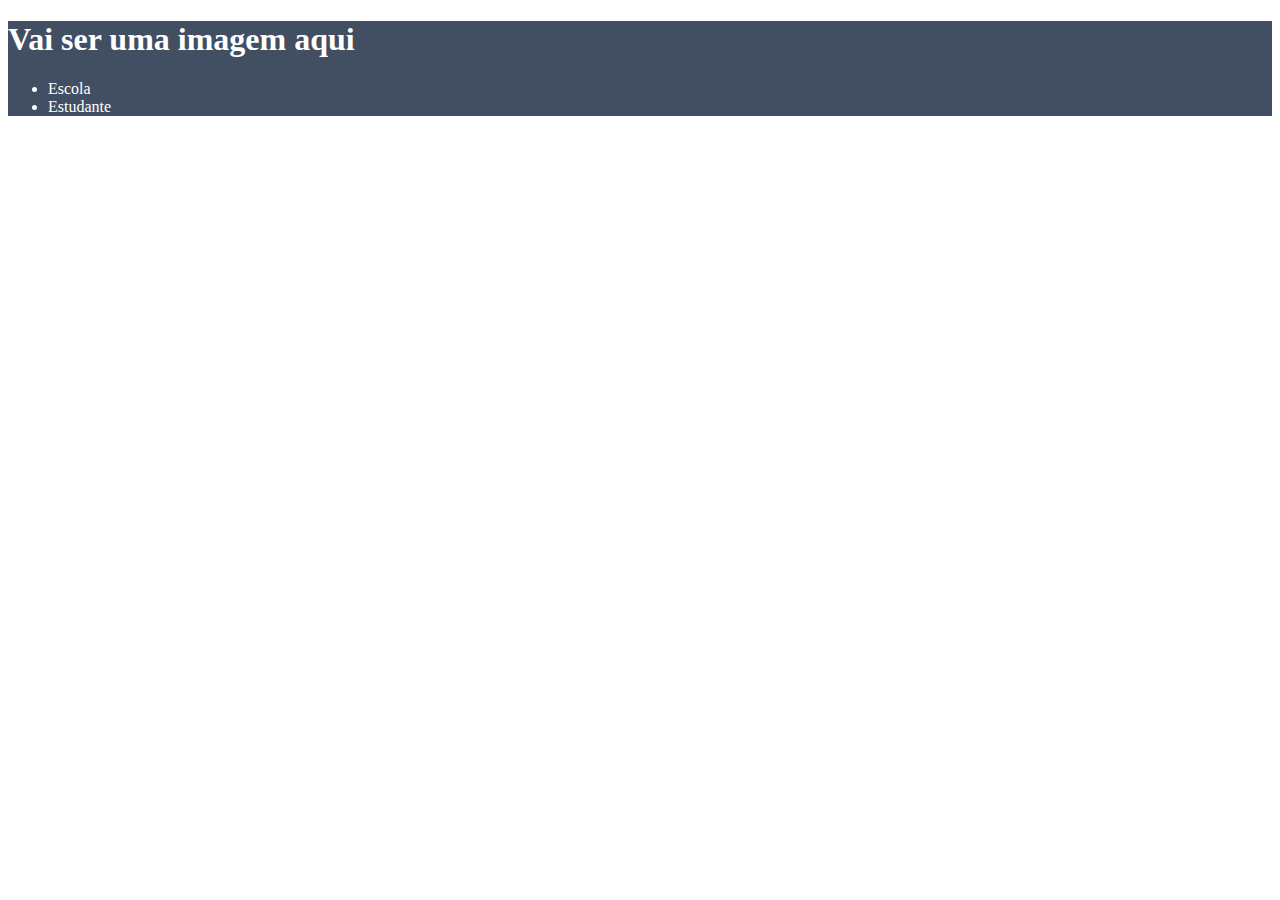
==== index.html @ 46dbd81d "iniciei o hader" ====
<!DOCTYPE html>
<html lang="en">
<head>
    <meta charset="UTF-8">
    <meta http-equiv="X-UA-Compatible" content="IE=edge">
    <meta name="viewport" content="width=device-width, initial-scale=1.0">
    <title>Document</title>
    <link rel="stylesheet" href="style.css">
</head>
<body>
    <header>
        <h1>Vai ser uma imagem aqui</h1>
        <ul>
            <li>Escola</li>
            <li>Estudante</li>
        </ul>
    </header>
    
</body>
</html>
---- style.css ----
header{
    background-color: #424e61;
    color:white
}
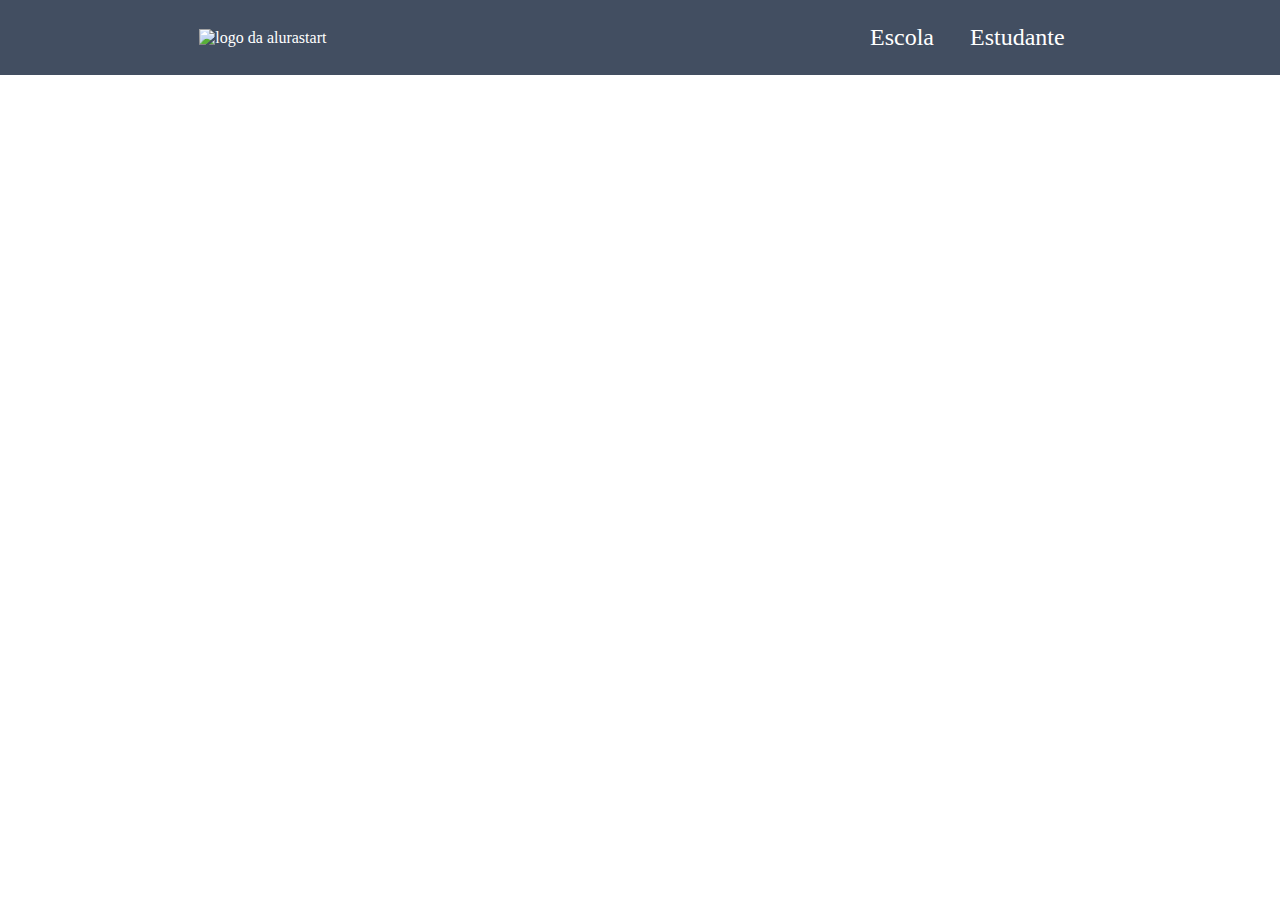
==== commit c2d5e1ae: "meu cabeçalho esta pronto" ====
--- a/index.html
+++ b/index.html
@@ -1,20 +1,20 @@
-<!DOCTYPE html>
-<html lang="en">
-<head>
-    <meta charset="UTF-8">
-    <meta http-equiv="X-UA-Compatible" content="IE=edge">
-    <meta name="viewport" content="width=device-width, initial-scale=1.0">
-    <title>Document</title>
-    <link rel="stylesheet" href="style.css">
-</head>
-<body>
-    <header>
-        <h1>Vai ser uma imagem aqui</h1>
-        <ul>
-            <li>Escola</li>
-            <li>Estudante</li>
-        </ul>
-    </header>
-    
-</body>
-</html>+        <!DOCTYPE html>
+        <html lang="en">
+        <head>
+            <meta charset="UTF-8">
+            <meta http-equiv="X-UA-Compatible" content="IE=edge">
+            <meta name="viewport" content="width=device-width, initial-scale=1.0">
+            <title>Document</title>
+            <link rel="stylesheet" href="style.css">
+        </head>
+        <body>
+            <header class="cabecalho">
+                <img class="cabecalho-imagem" src="c:\Users\karla\Downloads\logo.alurastart.png" alt="logo da alurastart">
+             <ul class="cabecalho-lista">
+                <li class="cabecalho-lista-item">Escola</li>
+                <li class="cabecalho-lista-item">Estudante</li>
+             </ul>
+         </header>
+        
+     </body>
+     </html>--- a/style.css
+++ b/style.css
@@ -1,4 +1,22 @@
-header{
-    background-color: #424e61;
-    color:white
+*{
+    margin: 0%;
+    padding: 0%;
+}
+.cabecalho{
+    background-color: #424E61;
+    color: white;
+    display: flex;
+    justify-content: space-around;
+    align-items: center;
+    padding: 24px 0;
+}
+
+.cabecalho-imagem{
+  width: 20%;
+}
+
+.cabecalho-lista-item{
+    display: inline-block;
+    margin: 0 16px;
+    font-size: 24px;
 }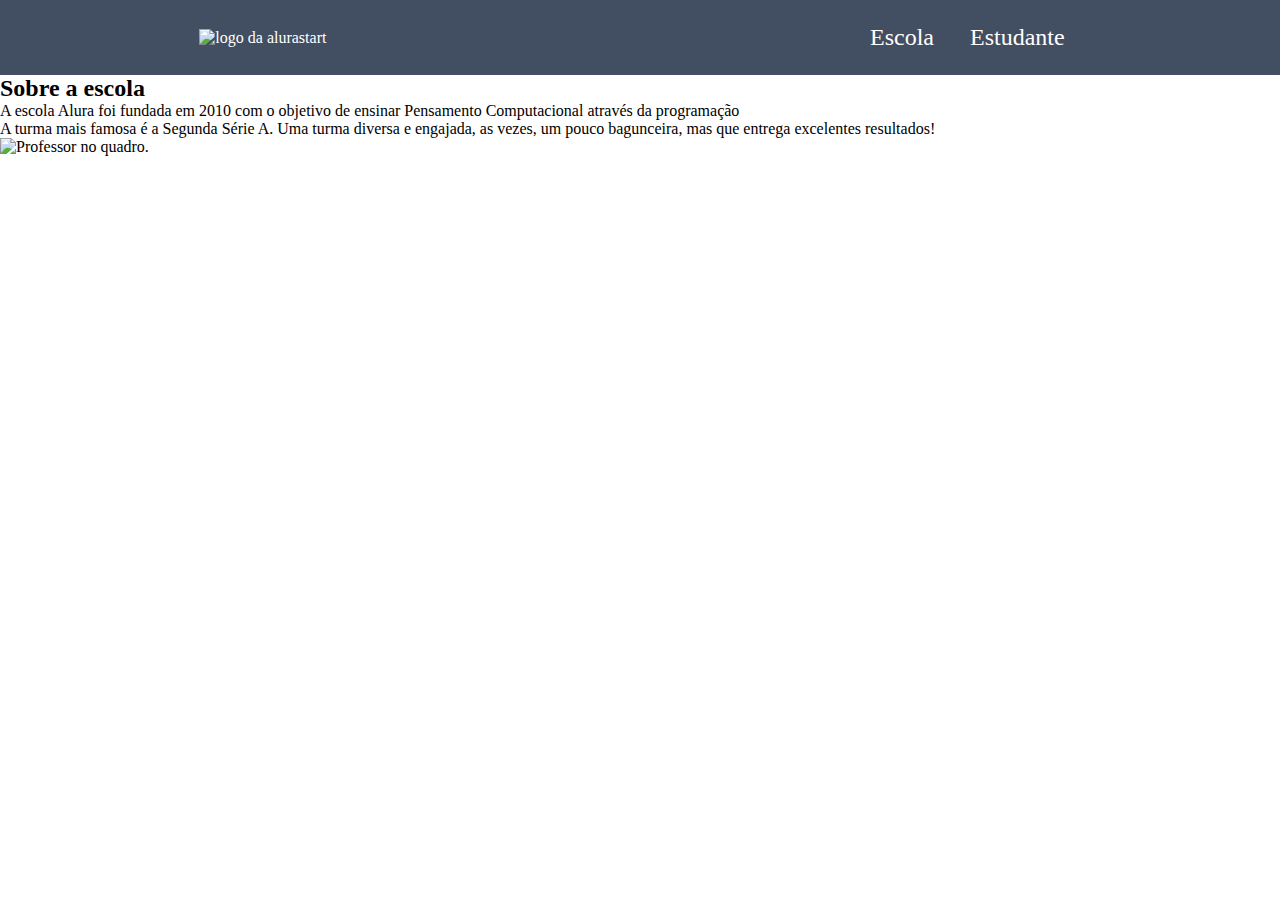
==== commit 6c3c5bc3: "pagina quase pronta" ====
--- a/index.html
+++ b/index.html
@@ -15,6 +15,15 @@
                 <li class="cabecalho-lista-item">Estudante</li>
              </ul>
          </header>
-        
+         <section class="escola">
+            <div class="escola-div-conteudo">
+                <h2 class="escola-titulo">Sobre a escola</h2>
+                <p class="escola-texto-um">A escola Alura foi fundada em 2010 com o objetivo de ensinar Pensamento Computacional através da programação</p>
+                <p class="escola-texto-dois"> A turma mais famosa é a Segunda Série A. Uma turma diversa e engajada, as vezes, um pouco bagunceira, mas que entrega excelentes resultados!</p>
+
+            </div>
+            <img class="escola-imagem" src="Teacher-pana.png" alt="Professor no quadro."> 
+         </section>
      </body>
+
      </html>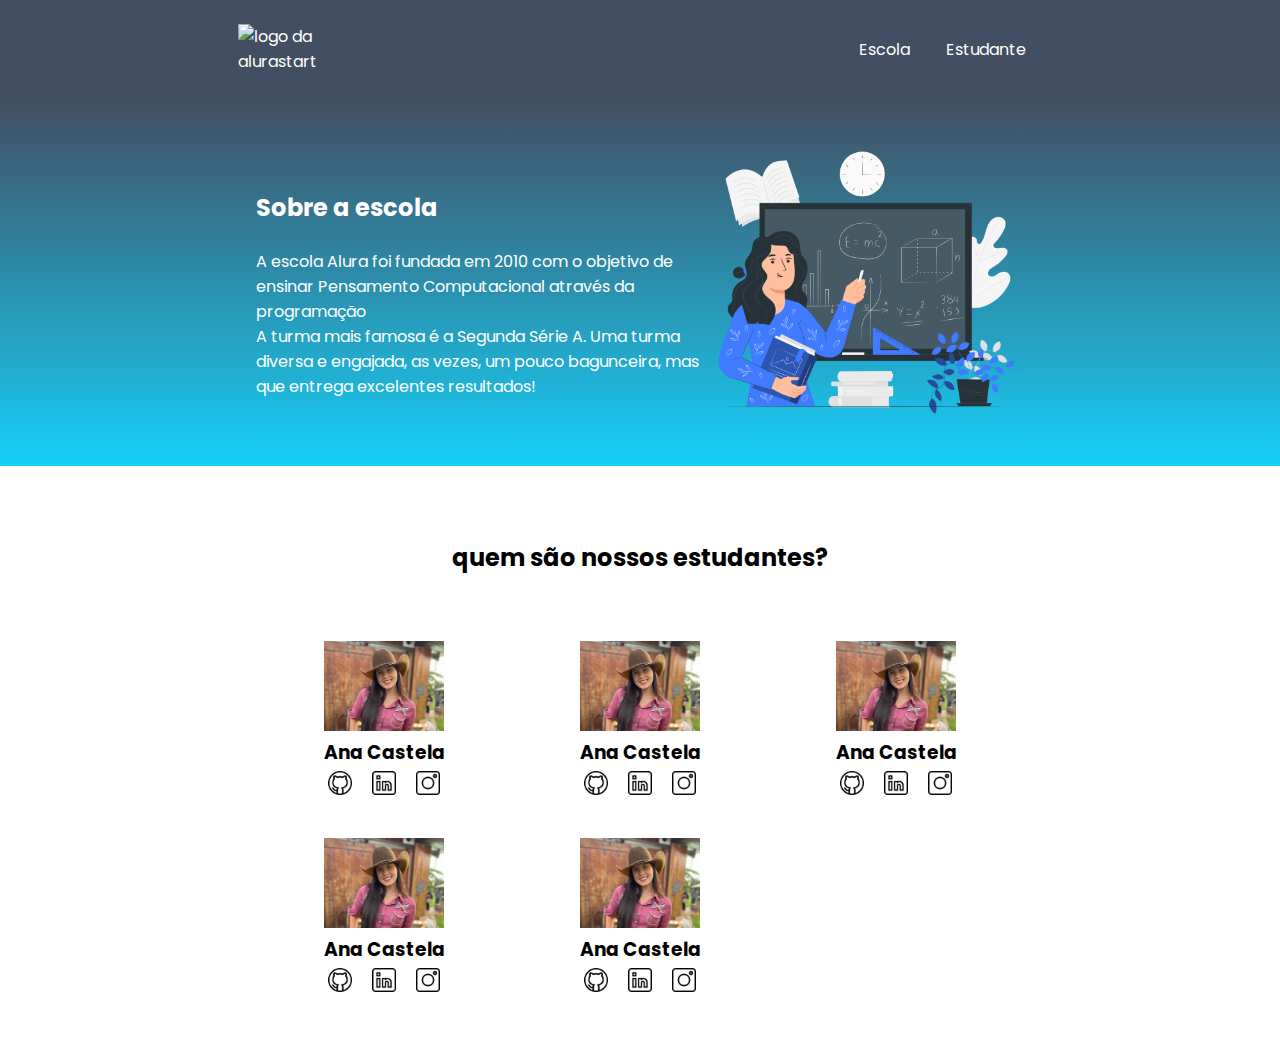
==== commit 335732de: "28/03/2024" ====
--- a/index.html
+++ b/index.html
@@ -1,11 +1,15 @@
-        <!DOCTYPE html>
+<!DOCTYPE html>
         <html lang="en">
         <head>
             <meta charset="UTF-8">
             <meta http-equiv="X-UA-Compatible" content="IE=edge">
             <meta name="viewport" content="width=device-width, initial-scale=1.0">
             <title>Document</title>
-            <link rel="stylesheet" href="style.css">
+            <link rel="stylesheet" href="style.css"> 
+            <link rel="preconnect" href="https://fonts.googleapis.com">
+<link rel="preconnect" href="https://fonts.gstatic.com" crossorigin>
+<link href="https://fonts.googleapis.com/css2?family=Poppins:ital,wght@0,100;0,200;0,300;0,400;0,500;0,600;0,700;0,800;0,900;1,100;1,200;1,300;1,400;1,500;1,600;1,700;1,800;1,900&display=swap" rel="stylesheet">
+              
         </head>
         <body>
             <header class="cabecalho">
@@ -19,11 +23,55 @@
             <div class="escola-div-conteudo">
                 <h2 class="escola-titulo">Sobre a escola</h2>
                 <p class="escola-texto-um">A escola Alura foi fundada em 2010 com o objetivo de ensinar Pensamento Computacional através da programação</p>
-                <p class="escola-texto-dois"> A turma mais famosa é a Segunda Série A. Uma turma diversa e engajada, as vezes, um pouco bagunceira, mas que entrega excelentes resultados!</p>
+                <p class="escola-texto-dois"> A turma mais famosa é a Segunda Série A. Uma turma diversa e engajada, as vezes, um pouco bagunceira, mas que entrega excelentes resultados!</p>
 
             </div>
             <img class="escola-imagem" src="Teacher-pana.png" alt="Professor no quadro."> 
          </section>
+         <section class="estudante">
+            <h2 class="estudante-titulo">quem são nossos estudantes?</h2>
+            <div class="estudante-todos">
+            <span></span>
+            <div class="estudante-div">
+                <img class="estudante-imagem" src="WhatsApp-Image-2023-04-13-at-09.52.06.jpeg" alt="fotoda Ana Castela">
+                <h3 class="estudante-nome">Ana Castela</h3>
+                <img class="estudante-icone" src="github.png" alt="icone github">
+                <img class="estudante-icone" src="linkedin.png" alt="icone linkedin">
+                <img class="estudante-icone" src="instagram.png" alt="icone instagram">
+            </div>
+            <div class="estudante-div">
+                <img class="estudante-imagem" src="WhatsApp-Image-2023-04-13-at-09.52.06.jpeg" alt="fotoda Ana Castela">
+                <h3 class="estudante-nome">Ana Castela</h3>
+                <img class="estudante-icone" src="github.png" alt="icone github">
+                <img class="estudante-icone" src="linkedin.png" alt="icone linkedin">
+                <img class="estudante-icone" src="instagram.png" alt="icone instagram">
+            </div> 
+            <div class="estudante-div">
+                <img class="estudante-imagem" src="WhatsApp-Image-2023-04-13-at-09.52.06.jpeg" alt="fotoda Ana Castela">
+                <h3 class="estudante-nome">Ana Castela</h3>
+                <img class="estudante-icone" src="github.png" alt="icone github">
+                <img class="estudante-icone" src="linkedin.png" alt="icone linkedin">
+                <img class="estudante-icone" src="instagram.png" alt="icone instagram">
+            </div>
+            <span></span>
+            <span></span>
+             <div class="estudante-div">
+                <img class="estudante-imagem" src="WhatsApp-Image-2023-04-13-at-09.52.06.jpeg" alt="fotoda Ana Castela">
+                <h3 class="estudante-nome">Ana Castela</h3>
+                <img class="estudante-icone" src="github.png" alt="icone github">
+                <img class="estudante-icone" src="linkedin.png" alt="icone linkedin">
+                <img class="estudante-icone" src="instagram.png" alt="icone instagram">
+            </div>
+             <div class="estudante-div">
+                <img class="estudante-imagem" src="WhatsApp-Image-2023-04-13-at-09.52.06.jpeg" alt="fotoda Ana Castela">
+                <h3 class="estudante-nome">Ana Castela</h3>
+                <img class="estudante-icone" src="github.png" alt="icone github">
+                <img class="estudante-icone" src="linkedin.png" alt="icone linkedin">
+                <img class="estudante-icone" src="instagram.png" alt="icone instagram">
+            </div>
+            </div>
+        </section>
+
      </body>
 
      </html>--- a/style.css
+++ b/style.css
@@ -1,8 +1,11 @@
 *{
-    margin: 0%;
-    padding: 0%;
+    margin: 0;
+    padding: 0;
 }
-.cabecalho{
+body {
+    font-family: 'Poppins', sans-serif;
+}
+.cabecalho {
     background-color: #424E61;
     color: white;
     display: flex;
@@ -12,11 +15,71 @@
 }
 
 .cabecalho-imagem{
-  width: 20%;
+    width: 10%;
 }
 
 .cabecalho-lista-item{
     display: inline-block;
     margin: 0 16px;
-    font-size: 24px;
-}+    font-size: 16px;
+}
+
+.escola-imagem{
+    width: 25%;
+}
+
+.escola{
+    background-image: linear-gradient(#424E61,#16CFF8);
+    color:white;
+    display: flex;
+    justify-content: center;
+    align-items: center;
+    padding: 24px 0;
+}
+
+.escola-div-conteudo{
+    width: 35%;
+}
+
+
+.escola-titulo{
+    padding: 24px 0;
+}
+
+.estudante{
+    padding: 24px 0;
+}
+.estudante-imagem{
+    width: 120px;
+}
+
+.estudante-icone{
+    width: 24px;
+    padding: 4px 8px;
+}
+
+.estudante-div{
+    text-align: center;
+    padding: 16px 0;
+}
+
+.estudante-titulo{
+    text-align: center;
+    padding: 50px 0;
+}
+
+.estudante-todos{
+    display: grid;
+    grid-template-columns: 20% 20% 20% 20% 20%;
+}
+
+.rodape{
+    background-color: black;
+    text-align: center;
+}
+
+.rodape-imagem{
+    height: 60px;
+    padding: 12px 0;
+   
+}
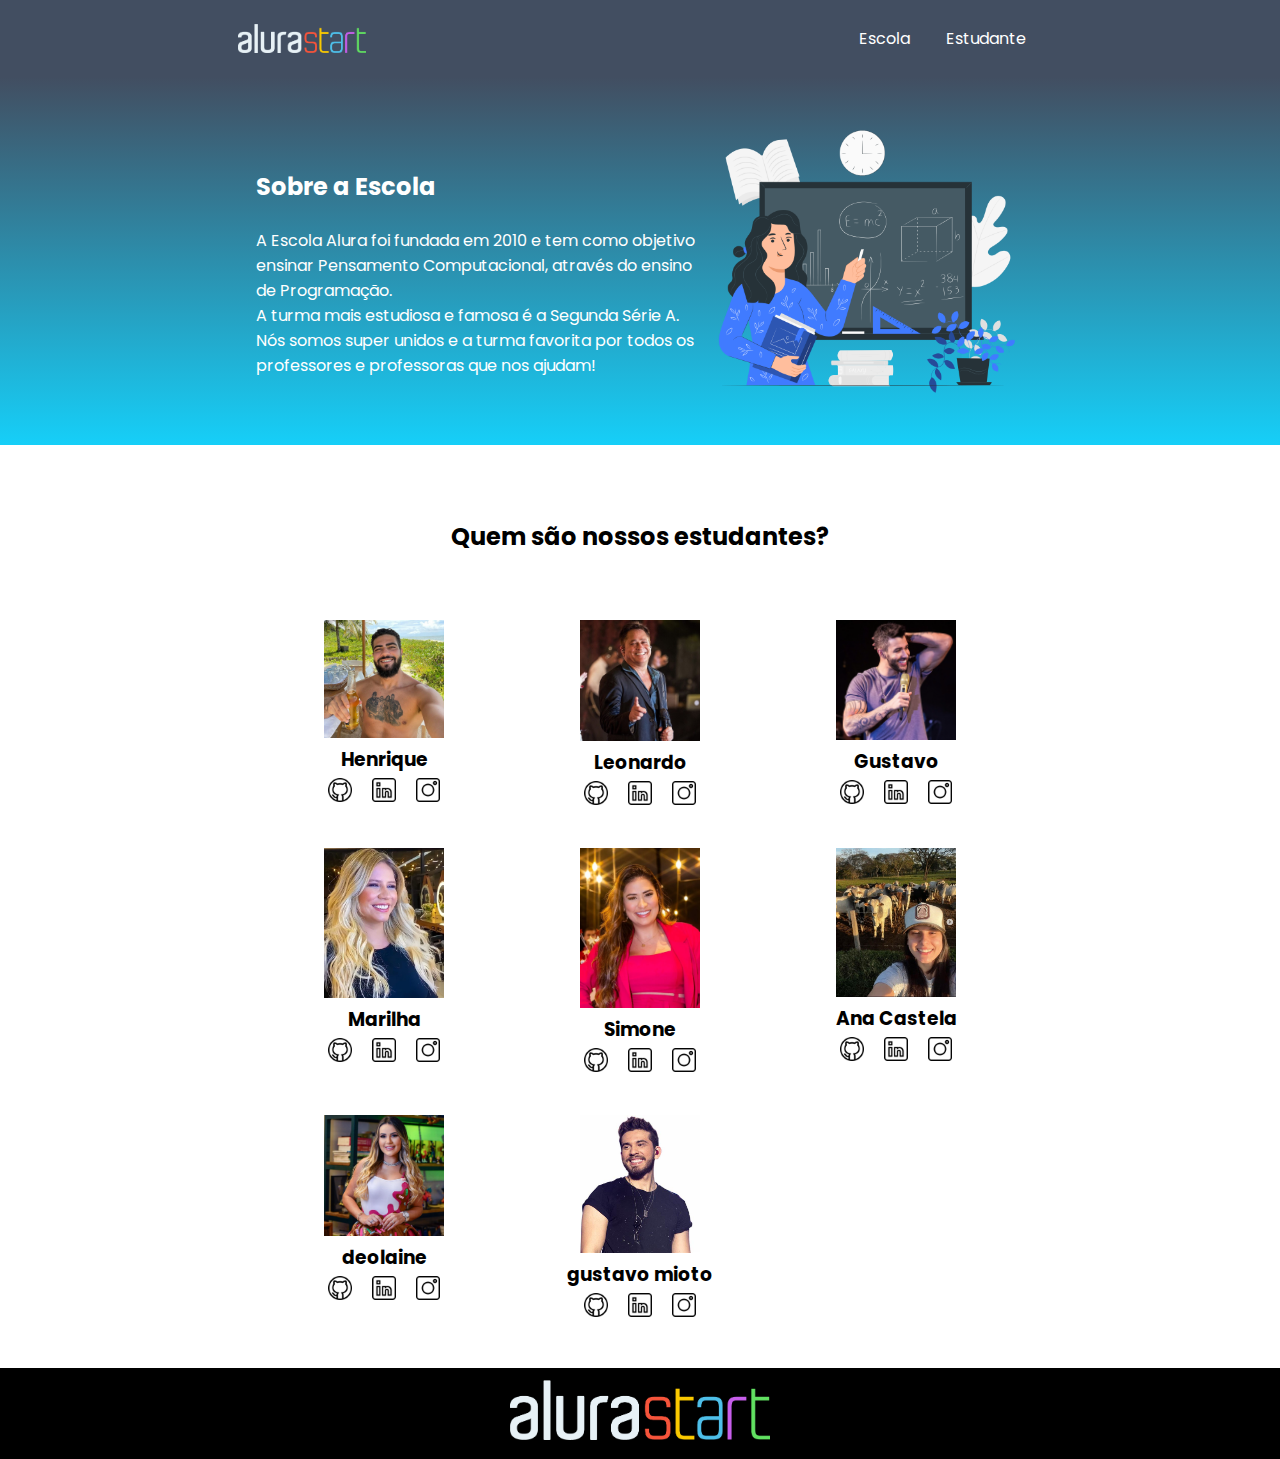
==== commit 0252e849: "finalizado" ====
--- a/index.html
+++ b/index.html
@@ -1,77 +1,100 @@
 <!DOCTYPE html>
-        <html lang="en">
-        <head>
-            <meta charset="UTF-8">
-            <meta http-equiv="X-UA-Compatible" content="IE=edge">
-            <meta name="viewport" content="width=device-width, initial-scale=1.0">
-            <title>Document</title>
-            <link rel="stylesheet" href="style.css"> 
-            <link rel="preconnect" href="https://fonts.googleapis.com">
-<link rel="preconnect" href="https://fonts.gstatic.com" crossorigin>
-<link href="https://fonts.googleapis.com/css2?family=Poppins:ital,wght@0,100;0,200;0,300;0,400;0,500;0,600;0,700;0,800;0,900;1,100;1,200;1,300;1,400;1,500;1,600;1,700;1,800;1,900&display=swap" rel="stylesheet">
-              
-        </head>
-        <body>
-            <header class="cabecalho">
-                <img class="cabecalho-imagem" src="c:\Users\karla\Downloads\logo.alurastart.png" alt="logo da alurastart">
-             <ul class="cabecalho-lista">
-                <li class="cabecalho-lista-item">Escola</li>
-                <li class="cabecalho-lista-item">Estudante</li>
-             </ul>
-         </header>
-         <section class="escola">
-            <div class="escola-div-conteudo">
-                <h2 class="escola-titulo">Sobre a escola</h2>
-                <p class="escola-texto-um">A escola Alura foi fundada em 2010 com o objetivo de ensinar Pensamento Computacional através da programação</p>
-                <p class="escola-texto-dois"> A turma mais famosa é a Segunda Série A. Uma turma diversa e engajada, as vezes, um pouco bagunceira, mas que entrega excelentes resultados!</p>
+<html lang="en">
+<head>
+    <meta charset="UTF-8">
+    <meta http-equiv="X-UA-Compatible" content="IE=edge">
+    <meta name="viewport" content="width=device-width, initial-scale=1.0">
+    <title>Equipe Alura Start</title>
+    <link rel="stylesheet" href="style.css">
+    <link rel="preconnect" href="https://fonts.googleapis.com">
+    <link rel="preconnect" href="https://fonts.gstatic.com" crossorigin>
+    <link href="https://fonts.googleapis.com/css2?family=Poppins&display=swap" rel="stylesheet">
+</head>
+<body>
+    <header class="cabecalho">
+        <img class="cabecalho-imagem" src="logo.alura.png" alt="logo da alura start">
+        <ul class="cabecalho-lista">
+            <li class="cabecalho-lista-item">Escola</li>
+            <li class="cabecalho-lista-item">Estudante</li>
+        </ul>
+    </header>
+    <section class="escola">
+        <div class="escola-div-conteudo">
+            <h2 class="escola-titulo">Sobre a Escola</h2>
+            <p class="escola-texto-um">A Escola Alura foi fundada em 2010 e tem como objetivo ensinar Pensamento Computacional, através do ensino de  Programação.</p>
+            <p class="escola-texto-dois">A turma mais estudiosa e famosa é a Segunda Série A. Nós somos super unidos e a turma favorita por todos os professores e professoras que nos ajudam!</p>
+        </div>
+        <img class="escola-imagem" src="Teacher-pana.png" alt="imagem que representa uma professora em sala de aula">
+    </section>
+    <section class="estudante">
+        <h2 class="estudante-titulo">Quem são nossos estudantes?</h2>
+        <div class="estudante-todos">
+        <span></span>
+        <div class="estudante-div">
+            <img class="estudante-imagem" src="henrique.png" alt="foto do henrique">
+            <h3 class="estudante-nome">Henrique</h3>
+            <a href="https://github.com/marcelopaludetto"><img class="estudante-icone" src="github.png" alt="icone github"></a>
+            <a href="https://linkedin.com/marcelopaludetto"><img class="estudante-icone" src="linkedin.png" alt="icone linkedin"></a>
+            <a href="https://www.instagram.com/henriqueejuliano/?hl=pt_BR"><img class="estudante-icone" src="instagram.png" alt="icone instagram"></a>
+        </div>
+        <div class="estudante-div">
+            <img class="estudante-imagem" src="leox.jpg" alt="foto da Leonardo">
+            <h3 class="estudante-nome">Leonardo</h3>
+            <a href="https://github.com/GabrielaM-L"><img class="estudante-icone" src="github.png" alt="icone github"></a>
+            <a href="https://www.linkedin.com/in/gabriela-marcomini-de-lima/"><img class="estudante-icone" src="linkedin.png" alt="icone linkedin"></a>
+            <a href="https://www.instagram.com/leonardo/?hl=pt_BR"><img class="estudante-icone" src="instagram.png" alt="icone instagram"></a>
+        </div>
+        <div class="estudante-div">
+            <img class="estudante-imagem" src="gudtavo.webp" alt="foto da gustavo">
+            <h3 class="estudante-nome">Gustavo</h3>
+            <a href="https://github.com/LizandraDuarte40"><img class="estudante-icone" src="github.png" alt="icone github"></a>
+            <a href="https://www.linkedin.com/in/lizandrarlm-duarte/"><img class="estudante-icone" src="linkedin.png" alt="icone linkedin"></a>
+            <a href="https://www.instagram.com/gustavolimapelobrasiloficial/?hl=pt_BR"><img class="estudante-icone" src="instagram.png" alt="icone instagram"></a>
+        </div>
+        <span></span>
+        <span></span>
+        <div class="estudante-div">
+            <img class="estudante-imagem" src="marilha.jpg" alt="foto da Marilha">
+            <h3 class="estudante-nome">Marilha</h3>
+            <a href="https://github.com/JoiceAlura"><img class="estudante-icone" src="github.png" alt="icone github"></a>
+            <a href="https://www.linkedin.com/in/joicebarbaresco/"><img class="estudante-icone" src="linkedin.png" alt="icone linkedin"></a>
+            <a href="https://www.instagram.com/mariliamendoncacantora/?hl=pt_BR"><img class="estudante-icone" src="instagram.png" alt="icone instagram"></a>
+        </div>
+        <div class="estudante-div">
+            <img class="estudante-imagem" src="mimi.webp" alt="foto da Simone">
+            <h3 class="estudante-nome">Simone</h3>
+            <a href="https://github.com/MagePSR"><img class="estudante-icone" src="github.png" alt="icone github"></a>
+            <a href="https://www.linkedin.com/in/mariageovanna"><img class="estudante-icone" src="linkedin.png" alt="icone linkedin"></a>
+            <a href="https://www.instagram.com/simonemendes/?hl=pt_BR"><img class="estudante-icone" src="instagram.png" alt="icone instagram"></a>
+        </div>
+        <div class="estudante-div">
+            <img class="estudante-imagem" src="ninha.jpeg" alt="foto da ana">
+            <h3 class="estudante-nome">Ana Castela</h3>
+            <a href="https://github.com/MagePSR"><img class="estudante-icone" src="github.png" alt="icone github"></a>
+            <a href="https://www.linkedin.com/in/mariageovanna"><img class="estudante-icone" src="linkedin.png" alt="icone linkedin"></a>
+            <a href="https://www.instagram.com/anacastelacantora/?hl=pt_BR"><img class="estudante-icone" src="instagram.png" alt="icone instagram"></a>
+        </div>
+        <span></span>
+        <span></span>
+        <div class="estudante-div">
+            <img class="estudante-imagem" src="doutora.webp" alt="foto da deolaine">
+            <h3 class="estudante-nome">deolaine</h3>
+            <a href="https://github.com/rafaelamunhoz12"><img class="estudante-icone" src="github.png" alt="icone github"></a>
+            <a href="http://linkedin.com/in/rafaela-felix-munhoz-oliveira-02160a10a"><img class="estudante-icone" src="linkedin.png" alt="icone linkedin"></a>
+            <a href="https://www.instagram.com/dra.deolanebezerra/?hl=pt_BR"><img class="estudante-icone" src="instagram.png" alt="icone instagram"></a>
+        </div>
+        <div class="estudante-div">
+            <img class="estudante-imagem" src="gustavo.jpeg" alt="foto da  gustavo">
+            <h3 class="estudante-nome">gustavo mioto</h3>
+            <a href="https://github.com/Thaispianucci"><img class="estudante-icone" src="github.png" alt="icone github"></a>
+            <a href="https://www.linkedin.com/in/thais-pianucci-benedicto-54a9a416/"><img class="estudante-icone" src="linkedin.png" alt="icone linkedin"></a>
+            <a href="https://www.instagram.com/gustavomioto/?hl=pt_BR"><img class="estudante-icone" src="instagram.png" alt="icone instagram"></a>
+        </div>
 
-            </div>
-            <img class="escola-imagem" src="Teacher-pana.png" alt="Professor no quadro."> 
-         </section>
-         <section class="estudante">
-            <h2 class="estudante-titulo">quem são nossos estudantes?</h2>
-            <div class="estudante-todos">
-            <span></span>
-            <div class="estudante-div">
-                <img class="estudante-imagem" src="WhatsApp-Image-2023-04-13-at-09.52.06.jpeg" alt="fotoda Ana Castela">
-                <h3 class="estudante-nome">Ana Castela</h3>
-                <img class="estudante-icone" src="github.png" alt="icone github">
-                <img class="estudante-icone" src="linkedin.png" alt="icone linkedin">
-                <img class="estudante-icone" src="instagram.png" alt="icone instagram">
-            </div>
-            <div class="estudante-div">
-                <img class="estudante-imagem" src="WhatsApp-Image-2023-04-13-at-09.52.06.jpeg" alt="fotoda Ana Castela">
-                <h3 class="estudante-nome">Ana Castela</h3>
-                <img class="estudante-icone" src="github.png" alt="icone github">
-                <img class="estudante-icone" src="linkedin.png" alt="icone linkedin">
-                <img class="estudante-icone" src="instagram.png" alt="icone instagram">
-            </div> 
-            <div class="estudante-div">
-                <img class="estudante-imagem" src="WhatsApp-Image-2023-04-13-at-09.52.06.jpeg" alt="fotoda Ana Castela">
-                <h3 class="estudante-nome">Ana Castela</h3>
-                <img class="estudante-icone" src="github.png" alt="icone github">
-                <img class="estudante-icone" src="linkedin.png" alt="icone linkedin">
-                <img class="estudante-icone" src="instagram.png" alt="icone instagram">
-            </div>
-            <span></span>
-            <span></span>
-             <div class="estudante-div">
-                <img class="estudante-imagem" src="WhatsApp-Image-2023-04-13-at-09.52.06.jpeg" alt="fotoda Ana Castela">
-                <h3 class="estudante-nome">Ana Castela</h3>
-                <img class="estudante-icone" src="github.png" alt="icone github">
-                <img class="estudante-icone" src="linkedin.png" alt="icone linkedin">
-                <img class="estudante-icone" src="instagram.png" alt="icone instagram">
-            </div>
-             <div class="estudante-div">
-                <img class="estudante-imagem" src="WhatsApp-Image-2023-04-13-at-09.52.06.jpeg" alt="fotoda Ana Castela">
-                <h3 class="estudante-nome">Ana Castela</h3>
-                <img class="estudante-icone" src="github.png" alt="icone github">
-                <img class="estudante-icone" src="linkedin.png" alt="icone linkedin">
-                <img class="estudante-icone" src="instagram.png" alt="icone instagram">
-            </div>
-            </div>
-        </section>
-
-     </body>
-
-     </html>+    </div>
+    </section>
+    <footer class="rodape">
+        <img class="rodape-imagem"src="logo.alura.png" alt="logo da alura start">
+    </footer>
+</body>
+</html>
